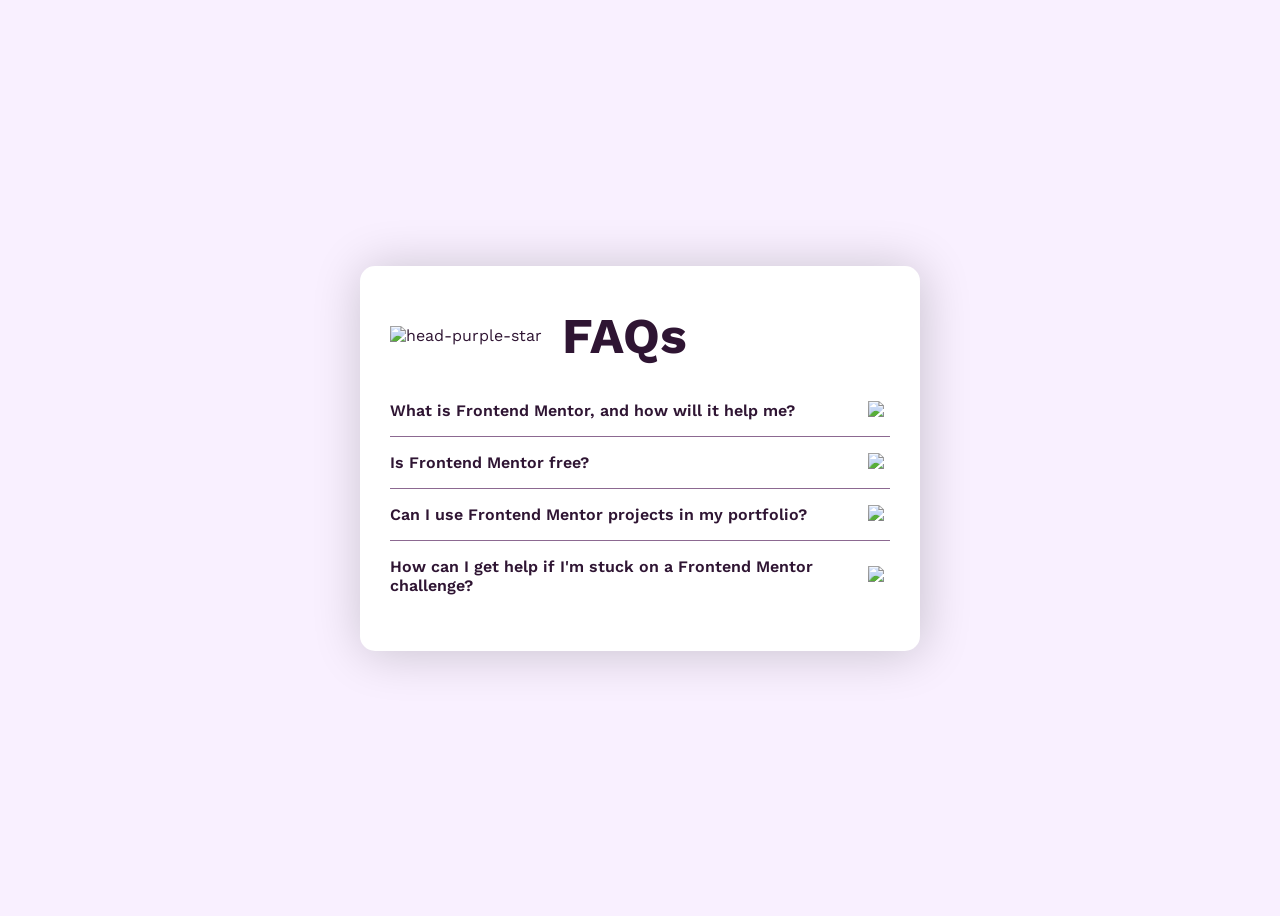
==== Projects/Frontend-Mentor/faq-accordion-main/index.html @ f8b3bccd "Add FAQ accordion and Savelitz projects Add a new Frontend Mentor FAQ accordion solution with HTML, " ====
<!DOCTYPE html>
<html lang="en">
<head>
  <meta charset="UTF-8">
  <meta name="viewport" content="width=device-width, initial-scale=1.0"> <!-- displays site properly based on user's device -->

  <link rel="icon" type="image/png" sizes="32x32" href="./assets/images/favicon-32x32.png">
  
  <title>Frontend Mentor | FAQ accordion</title>

  <!-- Feel free to remove these styles or customise in your own stylesheet 👍 -->
  <link rel="stylesheet" href="style.css">
</head>
<body>

  <main>
    <header>
      <img class="purpleStar" src="/faq-accordion-main/assets/images/icon-star.svg" alt="head-purple-star">
      <h1>
        FAQs
      </h1>
    </header>
    
    <div class="faq">
      <div class="question">
        <p class="qText">
          What is Frontend Mentor, and how will it help me?
        </p>
        <button><img class="icon-toggle" src="/faq-accordion-main/assets/images/icon-plus.svg"></button>
      </div>
      <div class="answer">
        <p >
          Frontend Mentor offers realistic coding challenges to help developers improve their
          frontend coding skills with projects in HTML, CSS, and JavaScript. It's suitable for
          all levels and ideal for portfolio building.
        </p>
      </div>
    </div>

    <div class="faq">
      <div class="question">
        <p class="qText">
          Is Frontend Mentor free?
        </p>
        <button><img class="icon-toggle" src="/faq-accordion-main/assets/images/icon-plus.svg"></button>
      </div>
      <div class="answer">
        <p>
          Yes, Frontend Mentor offers both free and premium coding challenges, with the free
          option providing access to a range of projects suitable for all skill levels.
        </p>
      </div>
    </div>
    <div class="faq">
      <div class="question">
        <p class="qText">
          Can I use Frontend Mentor projects in my portfolio?
        </p>
        <button><img class="icon-toggle" src="/faq-accordion-main/assets/images/icon-plus.svg"></button>
      </div>
      <div class="answer">
        <p>
          Yes, you can use projects completed on Frontend Mentor in your portfolio. It's an excellent
          way to showcase your skills to potential employers!
        </p>
      </div>
    </div>
    <div class="faq">
      <div class="question">
        <p class="qText">
          How can I get help if I'm stuck on a Frontend Mentor challenge?
        </p>
        <button><img class="icon-toggle" src="/faq-accordion-main/assets/images/icon-plus.svg"></button>
      </div>
      <div class="answer">
        <p>
          The best place to get help is inside Frontend Mentor's Discord community. There's a help
          channel where you can ask questions and seek support from other community members.
        </p>
      </div>
    </div>
      
  </main>
  
  <script src="behaviour.js"></script>
</body>
</html>
---- Projects/Frontend-Mentor/faq-accordion-main/style.css ----
@font-face {
  font-family: 'Work Sans';
  src: url('./assets/fonts/static/WorkSans-Regular.ttf');
  font-weight: 400;
}
@font-face {
  font-family: 'Work Sans';
  src: url('./assets/fonts/static/WorkSans-SemiBold.ttf');
  font-weight: 600;
}
@font-face {
  font-family: 'Work Sans';
  src: url('./assets/fonts/static/WorkSans-Bold.ttf');
  font-weight: 700;
}

body {
  font-family: 'Work Sans', Arial, Helvetica, sans-serif;
  background-image: url(/faq-accordion-main/assets/images/background-pattern-desktop.svg);
  background-position: top;
  background-repeat: no-repeat;
  background-size: 100%;
  background-color: hsl(275, 100%, 97%);
  min-height: 100vh;
  display: flex;
  align-items: center;
  justify-content: center;
  color: hsl(292, 42%, 14%);
}

main {
  padding: 40px 30px;
  width: 500px;
  background-color: white;
  border-radius: 15px;
  box-shadow: 2px 2px 50px rgba(0, 0, 0, 0.2);
}

header {
  display: flex;
  align-items: center;
  margin-bottom: 20px;
}
h1 {
  margin-left: 20px;
  display: inline-block;
  font-weight: 700;
  font-size: 50px;
  margin-top: 0;
  margin-bottom: 0;
}

.faq {
  border-bottom: 1px solid hsl(292, 16%, 49%);
}
.faq:last-child {
  border-bottom: none;
}

.question {
  display: flex;
  justify-content: space-between;
  font-weight: 600;
  cursor: pointer;
  transition: color 0.1s;
}
.question:hover {
  color: hsl(293, 84%, 58%);
}

.answer {
  max-height: 0;
  overflow: hidden;
  color: hsl(292, 16%, 49%);
  font-size: 16px;
  transition: max-height 0.25s;
}

button {
  cursor: pointer;
  border: none;
  background: none;
}

.shown {
  max-height: 500px;
}
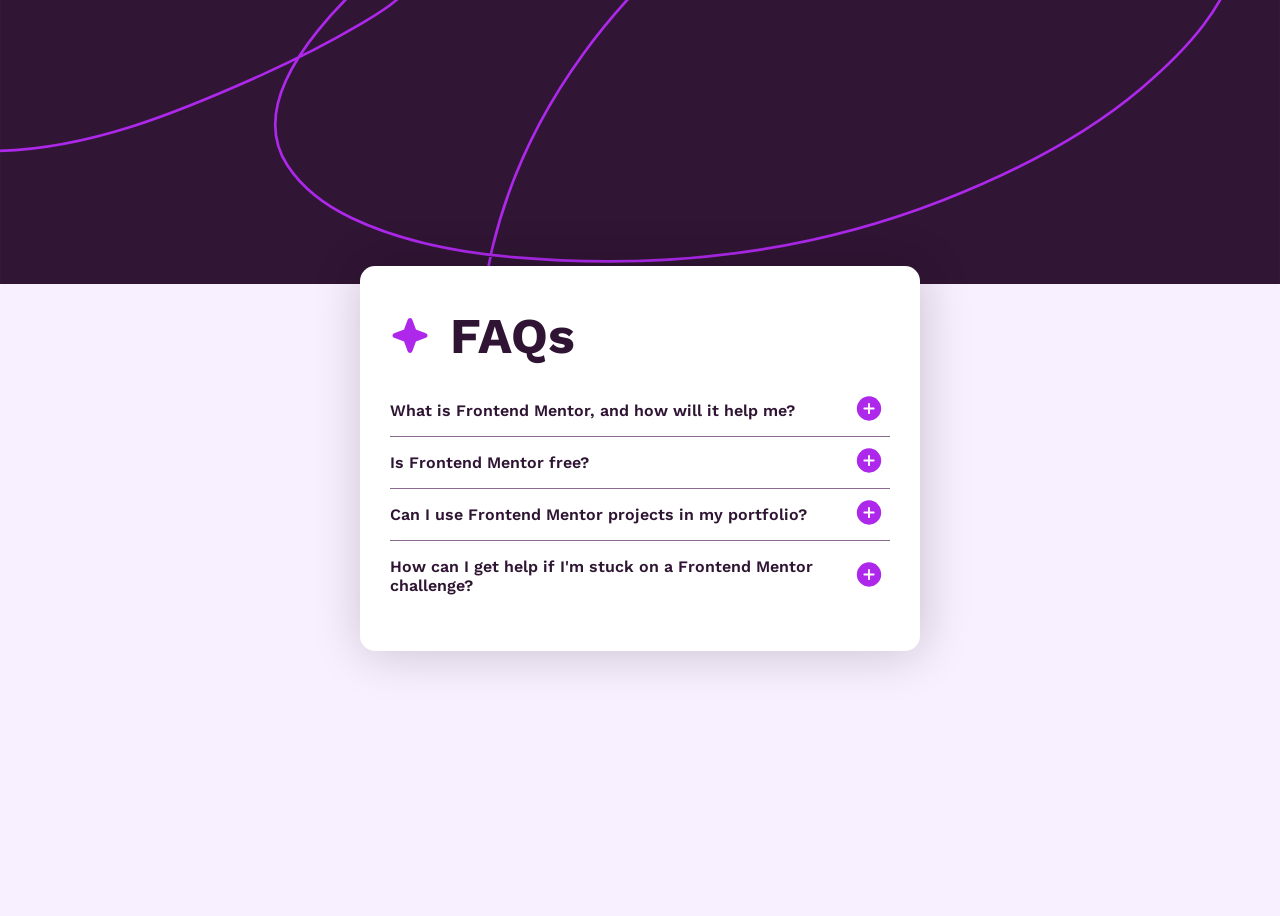
==== commit f95c9313: "Use relative asset paths on FAQ Accordion Replace absolute /faq-accordion-main/... URLs with relativ" ====
--- a/Projects/Frontend-Mentor/faq-accordion-main/index.html
+++ b/Projects/Frontend-Mentor/faq-accordion-main/index.html
@@ -15,7 +15,7 @@
 
   <main>
     <header>
-      <img class="purpleStar" src="/faq-accordion-main/assets/images/icon-star.svg" alt="head-purple-star">
+      <img class="purpleStar" src="./assets/images/icon-star.svg" alt="head-purple-star">
       <h1>
         FAQs
       </h1>
@@ -26,7 +26,7 @@
         <p class="qText">
           What is Frontend Mentor, and how will it help me?
         </p>
-        <button><img class="icon-toggle" src="/faq-accordion-main/assets/images/icon-plus.svg"></button>
+        <button><img class="icon-toggle" src="./assets/images/icon-plus.svg"></button>
       </div>
       <div class="answer">
         <p >
@@ -42,7 +42,7 @@
         <p class="qText">
           Is Frontend Mentor free?
         </p>
-        <button><img class="icon-toggle" src="/faq-accordion-main/assets/images/icon-plus.svg"></button>
+        <button><img class="icon-toggle" src="./assets/images/icon-plus.svg"></button>
       </div>
       <div class="answer">
         <p>
@@ -56,7 +56,7 @@
         <p class="qText">
           Can I use Frontend Mentor projects in my portfolio?
         </p>
-        <button><img class="icon-toggle" src="/faq-accordion-main/assets/images/icon-plus.svg"></button>
+        <button><img class="icon-toggle" src="./assets/images/icon-plus.svg"></button>
       </div>
       <div class="answer">
         <p>
@@ -70,7 +70,7 @@
         <p class="qText">
           How can I get help if I'm stuck on a Frontend Mentor challenge?
         </p>
-        <button><img class="icon-toggle" src="/faq-accordion-main/assets/images/icon-plus.svg"></button>
+        <button><img class="icon-toggle" src="./assets/images/icon-plus.svg"></button>
       </div>
       <div class="answer">
         <p>
--- a/Projects/Frontend-Mentor/faq-accordion-main/style.css
+++ b/Projects/Frontend-Mentor/faq-accordion-main/style.css
@@ -16,7 +16,7 @@
 
 body {
   font-family: 'Work Sans', Arial, Helvetica, sans-serif;
-  background-image: url(/faq-accordion-main/assets/images/background-pattern-desktop.svg);
+  background-image: url(./assets/images/background-pattern-desktop.svg);
   background-position: top;
   background-repeat: no-repeat;
   background-size: 100%;
